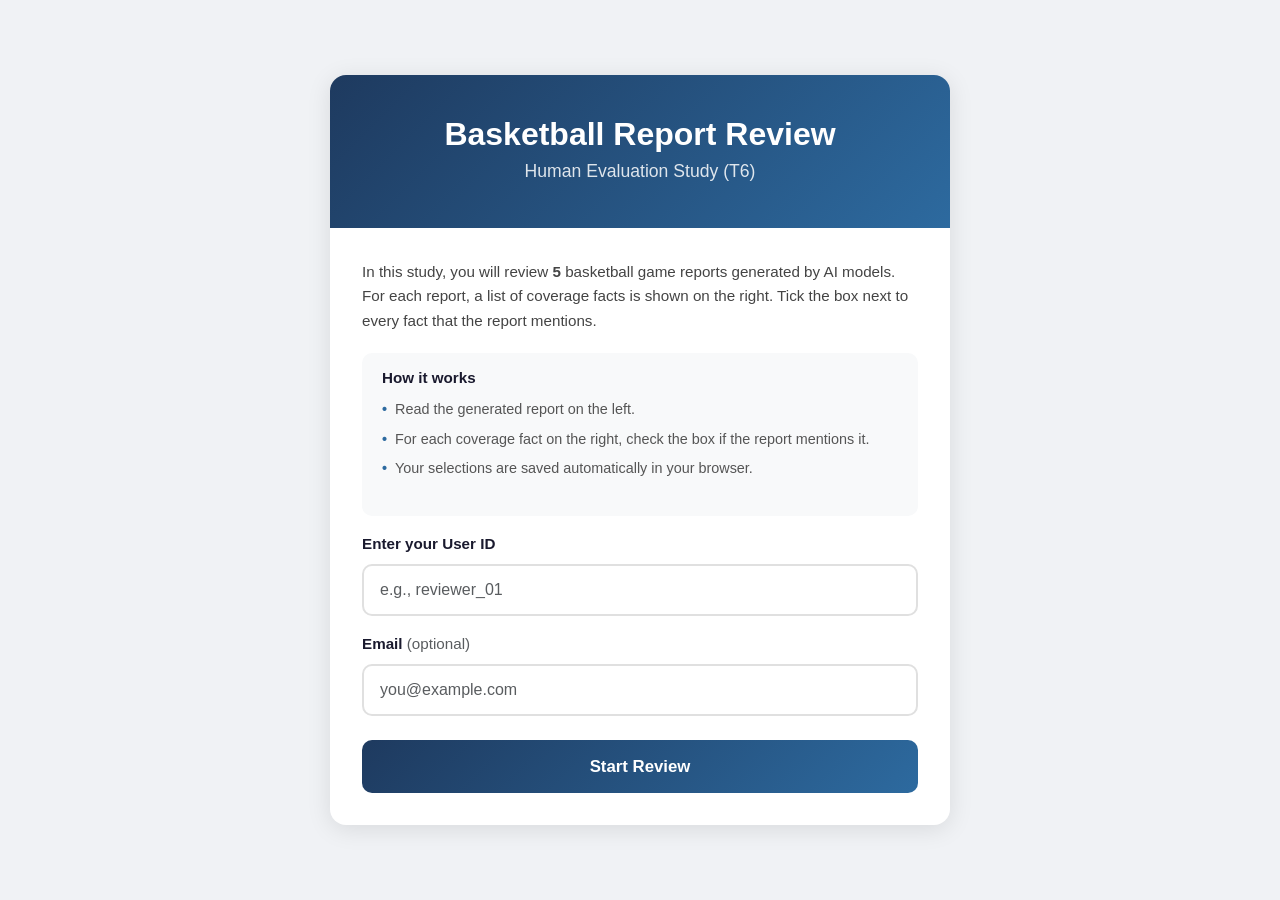
==== review.html @ d00accf6 "Initial T6 basketball review site" ====
<!DOCTYPE html>
<html lang="en">
<head>
    <meta charset="UTF-8">
    <meta name="viewport" content="width=device-width, initial-scale=1.0">
    <title>Basketball Report Review - T6</title>
    <link href="https://cdn.jsdelivr.net/npm/bootstrap@5.3.0/dist/css/bootstrap.min.css" rel="stylesheet">
    <link href="https://cdn.jsdelivr.net/npm/bootstrap-icons@1.10.0/font/bootstrap-icons.css" rel="stylesheet">
    <link rel="stylesheet" href="css/style.css">
</head>
<body>
    <nav class="navbar">
        <div class="nav-left">
            <span class="nav-title">Basketball Report Review</span>
            <span class="nav-user">User: <strong id="navUserId">…</strong></span>
        </div>
        <div class="nav-right">
            <span class="progress-text" id="progressText">0 / 0</span>
            <div class="progress-bar-container">
                <div class="progress-bar-fill" id="progressBar" style="width: 0%"></div>
            </div>
        </div>
    </nav>

    <div class="review-container">
        <div class="category-header">
            <span class="category-label">Item</span>
            <span class="category-name" id="itemNumber">…</span>
            <span class="category-progress" id="itemMeta"></span>
        </div>

        <div class="panels">
            <div class="panel panel-left">
                <div class="panel-title">Generated Report</div>
                <div class="panel-body" id="modelText"></div>
            </div>
            <div class="panel panel-right">
                <div class="panel-title">
                    Coverage Facts
                    <span class="panel-subtitle">tick each fact mentioned in the report</span>
                </div>
                <ul class="coverage-list" id="coverageList"></ul>
            </div>
        </div>

        <div class="error-message" id="errorMessage" style="display: none;"></div>
        <div class="saved-message" id="savedMessage" style="display: none;">
            <i class="bi bi-check-circle-fill"></i> Saved
        </div>

        <div class="nav-buttons">
            <button class="btn btn-outline-secondary" id="prevBtn" type="button" disabled>
                <i class="bi bi-chevron-left"></i> Previous
            </button>
            <button class="btn btn-primary" id="submitBtn" type="button">
                Submit &amp; Next
            </button>
            <button class="btn btn-outline-primary" id="nextBtn" type="button" style="display: none;">
                Next <i class="bi bi-chevron-right"></i>
            </button>
            <button class="btn btn-success" id="finishBtn" type="button" style="display: none;">
                Finish Study <i class="bi bi-check-circle"></i>
            </button>
        </div>
    </div>

    <!-- Submission overlay -->
    <div class="modal-overlay" id="submitOverlay" style="display: none;">
        <div class="modal-card">
            <div id="submitStatus">
                <div class="spinner-border text-primary mb-3" role="status"></div>
                <p>Submitting your responses…</p>
            </div>
            <div id="submitSuccess" style="display: none;">
                <h2>Thank You!</h2>
                <p>Your responses have been submitted.</p>
                <p class="text-muted">You can close this tab.</p>
            </div>
            <div id="submitError" style="display: none;">
                <h2>Submission Issue</h2>
                <p id="submitErrorText" class="text-muted"></p>
                <p>Use the button below to download your responses and email them to the study organizer.</p>
                <button class="btn btn-primary" id="downloadFallbackBtn" type="button">
                    <i class="bi bi-download"></i> Download Responses (JSON)
                </button>
                <button class="btn btn-outline-secondary mt-2" id="retrySubmitBtn" type="button">Retry Submit</button>
            </div>
        </div>
    </div>

    <script src="data/samples_basketball.js"></script>
    <script src="js/review.js"></script>
</body>
</html>
---- css/style.css ----
/* === Base === */
* { margin: 0; padding: 0; box-sizing: border-box; }

body {
    font-family: -apple-system, BlinkMacSystemFont, 'Segoe UI', Roboto, sans-serif;
    background: #f0f2f5;
    color: #1a1a2e;
    min-height: 100vh;
}

/* === Landing Page === */
.landing-container {
    display: flex;
    justify-content: center;
    align-items: center;
    min-height: 100vh;
    padding: 20px;
}
.landing-card {
    background: #fff;
    border-radius: 16px;
    box-shadow: 0 4px 24px rgba(0, 0, 0, 0.1);
    max-width: 620px;
    width: 100%;
    overflow: hidden;
}
.landing-header {
    background: linear-gradient(135deg, #1e3a5f, #2d6a9f);
    color: #fff;
    padding: 40px 32px 28px;
    text-align: center;
}
.landing-header h1 {
    font-size: 2rem;
    font-weight: 700;
    margin-bottom: 4px;
}
.landing-header .subtitle {
    font-size: 1.1rem;
    opacity: 0.85;
}
.landing-body { padding: 32px; }
.landing-body .description {
    font-size: 0.95rem;
    line-height: 1.6;
    color: #444;
    margin-bottom: 20px;
}
.instructions {
    background: #f8f9fa;
    border-radius: 10px;
    padding: 16px 20px;
    margin-bottom: 16px;
}
.instructions h5 {
    font-size: 0.95rem;
    font-weight: 600;
    margin-bottom: 8px;
}
.instructions ul { list-style: none; padding: 0; }
.instructions li {
    padding: 4px 0;
    font-size: 0.9rem;
    color: #555;
    line-height: 1.5;
}
.instructions li::before {
    content: "•";
    color: #2d6a9f;
    font-weight: bold;
    margin-right: 8px;
}
.start-form .form-label { font-weight: 600; font-size: 0.95rem; }
.start-form .form-control {
    border-radius: 10px;
    padding: 12px 16px;
    font-size: 1rem;
    border: 2px solid #e0e0e0;
    transition: border-color 0.2s;
}
.start-form .form-control:focus {
    border-color: #2d6a9f;
    box-shadow: 0 0 0 3px rgba(45, 106, 159, 0.15);
}
.start-form .btn-primary {
    background: linear-gradient(135deg, #1e3a5f, #2d6a9f);
    border: none;
    border-radius: 10px;
    padding: 14px;
    font-size: 1.05rem;
    font-weight: 600;
    transition: transform 0.15s, box-shadow 0.15s;
    margin-top: 8px;
}
.start-form .btn-primary:hover {
    transform: translateY(-1px);
    box-shadow: 0 4px 12px rgba(30, 58, 95, 0.3);
}

/* === Navbar === */
.navbar {
    display: flex;
    justify-content: space-between;
    align-items: center;
    background: #fff;
    padding: 12px 24px;
    box-shadow: 0 2px 8px rgba(0, 0, 0, 0.06);
    position: sticky;
    top: 0;
    z-index: 100;
}
.nav-left { display: flex; align-items: center; gap: 20px; }
.nav-title { font-size: 1.1rem; font-weight: 700; color: #1e3a5f; }
.nav-user { font-size: 0.85rem; color: #666; }
.nav-right { display: flex; align-items: center; gap: 12px; }
.progress-text { font-size: 0.85rem; font-weight: 600; color: #444; white-space: nowrap; }
.progress-bar-container {
    width: 200px;
    height: 8px;
    background: #e9ecef;
    border-radius: 4px;
    overflow: hidden;
}
.progress-bar-fill {
    height: 100%;
    background: linear-gradient(90deg, #2d6a9f, #4CAF50);
    border-radius: 4px;
    transition: width 0.3s ease;
}

/* === Review Container === */
.review-container {
    max-width: 1400px;
    margin: 24px auto;
    padding: 0 20px 40px;
}

.category-header {
    background: linear-gradient(135deg, #1e3a5f, #2d6a9f);
    color: #fff;
    padding: 14px 24px;
    border-radius: 12px;
    margin-bottom: 20px;
    display: flex;
    align-items: center;
    gap: 8px;
    flex-wrap: wrap;
}
.category-label { font-size: 0.85rem; opacity: 0.8; }
.category-name { font-weight: 700; font-size: 1.05rem; }
.category-progress {
    margin-left: auto;
    font-size: 0.85rem;
    opacity: 0.85;
}

/* === Two-panel layout === */
.panels {
    display: grid;
    grid-template-columns: 1fr 1fr;
    gap: 20px;
    margin-bottom: 20px;
}
.panel {
    background: #fff;
    border-radius: 12px;
    box-shadow: 0 2px 12px rgba(0, 0, 0, 0.06);
    display: flex;
    flex-direction: column;
    overflow: hidden;
}
.panel-title {
    background: #f8f9fa;
    padding: 12px 20px;
    font-weight: 700;
    font-size: 0.95rem;
    color: #1e3a5f;
    border-bottom: 1px solid #e9ecef;
    text-transform: uppercase;
    letter-spacing: 0.5px;
}
.panel-body {
    padding: 20px 24px;
    line-height: 1.7;
    font-size: 0.95rem;
    color: #1a1a2e;
    white-space: pre-wrap;
    overflow-y: auto;
    max-height: 560px;
    flex: 1;
}
.panel-subtitle {
    display: block;
    font-weight: 400;
    font-size: 0.72rem;
    color: #888;
    text-transform: none;
    letter-spacing: normal;
    margin-top: 4px;
}
.coverage-list {
    list-style: none;
    padding: 12px 16px;
    margin: 0;
    overflow-y: auto;
    max-height: 560px;
    flex: 1;
}
.coverage-list li {
    display: flex;
    align-items: flex-start;
    gap: 12px;
    padding: 10px 12px;
    border-radius: 8px;
    border-bottom: 1px solid #f1f3f5;
    transition: background 0.12s;
}
.coverage-list li:last-child { border-bottom: none; }
.coverage-list li:hover { background: #f8fafc; }
.coverage-list li input[type=checkbox] {
    margin-top: 3px;
    width: 18px;
    height: 18px;
    accent-color: #2d6a9f;
    cursor: pointer;
    flex-shrink: 0;
}
.coverage-list li label {
    flex: 1;
    font-size: 0.92rem;
    line-height: 1.5;
    color: #333;
    cursor: pointer;
    user-select: none;
}
.coverage-list li:has(input[type=checkbox]:checked) {
    background: #e8f0fe;
}
.coverage-list li:has(input[type=checkbox]:checked) label {
    color: #1e3a5f;
}

/* === Status messages === */
.error-message {
    margin-bottom: 16px;
    padding: 10px 14px;
    border-radius: 8px;
    background: #ffebee;
    color: #c62828;
    border: 1px solid #ffcdd2;
    font-size: 0.9rem;
}
.saved-message {
    margin-bottom: 16px;
    padding: 10px 14px;
    border-radius: 8px;
    background: #e8f5e9;
    color: #2e7d32;
    border: 1px solid #c8e6c9;
    font-size: 0.9rem;
    display: flex;
    align-items: center;
    gap: 8px;
}

/* === Navigation Buttons === */
.nav-buttons {
    display: flex;
    justify-content: space-between;
    align-items: center;
    gap: 12px;
}
.nav-buttons .btn {
    border-radius: 10px;
    padding: 12px 24px;
    font-weight: 600;
    font-size: 0.95rem;
    transition: all 0.2s;
}
.nav-buttons .btn-primary {
    background: #2d6a9f;
    border-color: #2d6a9f;
}
.nav-buttons .btn-primary:hover {
    background: #1e3a5f;
    border-color: #1e3a5f;
}
.nav-buttons .btn-success {
    background: #4CAF50;
    border-color: #4CAF50;
}
.nav-buttons .btn-outline-secondary,
.nav-buttons .btn-outline-primary { border-width: 2px; }

/* === Completion Modal === */
.modal-overlay {
    position: fixed;
    inset: 0;
    background: rgba(0, 0, 0, 0.6);
    display: flex;
    justify-content: center;
    align-items: center;
    z-index: 1000;
}
.modal-card {
    background: #fff;
    border-radius: 16px;
    padding: 40px;
    max-width: 480px;
    width: 90%;
    text-align: center;
    box-shadow: 0 8px 32px rgba(0, 0, 0, 0.2);
}
.modal-card h2 {
    font-size: 1.8rem;
    margin-bottom: 16px;
    color: #1e3a5f;
}

/* === Responsive === */
@media (max-width: 1024px) {
    .panels { grid-template-columns: 1fr; }
    .panel-body, .coverage-list { max-height: 400px; }
}
@media (max-width: 768px) {
    .navbar { flex-direction: column; gap: 10px; padding: 12px 16px; }
    .progress-bar-container { width: 140px; }
    .review-container { padding: 0 12px 32px; }
    .category-header { flex-direction: column; text-align: center; gap: 4px; }
    .category-progress { margin-left: 0; }
    .scores-grid { grid-template-columns: 1fr; }
}
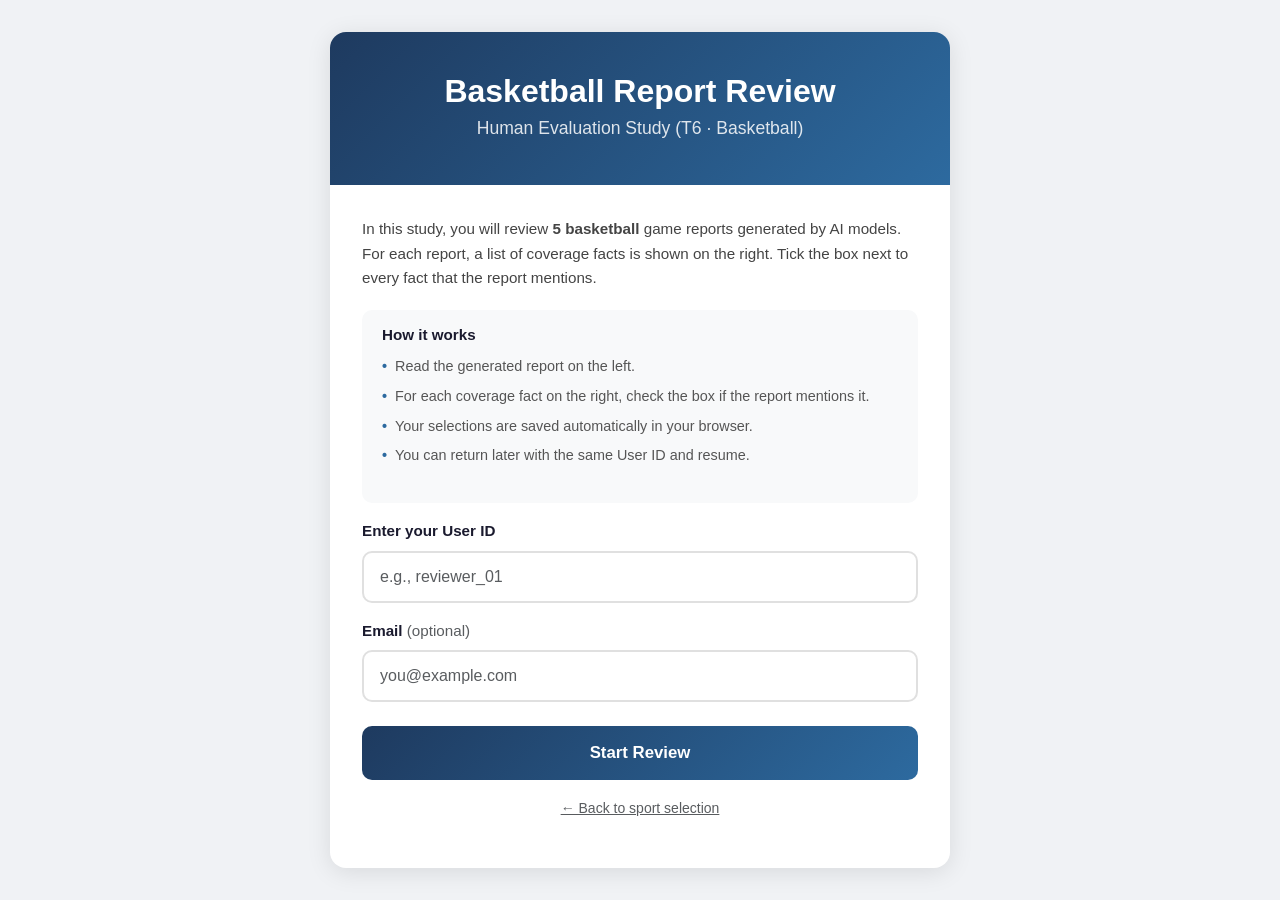
==== commit 54e175a7: "Add hockey + soccer; sport selector landing page" ====
--- a/review.html
+++ b/review.html
@@ -3,7 +3,7 @@
 <head>
     <meta charset="UTF-8">
     <meta name="viewport" content="width=device-width, initial-scale=1.0">
-    <title>Basketball Report Review - T6</title>
+    <title>Sports Report Review - T6</title>
     <link href="https://cdn.jsdelivr.net/npm/bootstrap@5.3.0/dist/css/bootstrap.min.css" rel="stylesheet">
     <link href="https://cdn.jsdelivr.net/npm/bootstrap-icons@1.10.0/font/bootstrap-icons.css" rel="stylesheet">
     <link rel="stylesheet" href="css/style.css">
@@ -11,7 +11,7 @@
 <body>
     <nav class="navbar">
         <div class="nav-left">
-            <span class="nav-title">Basketball Report Review</span>
+            <span class="nav-title" id="navTitle">Report Review</span>
             <span class="nav-user">User: <strong id="navUserId">…</strong></span>
         </div>
         <div class="nav-right">
@@ -88,7 +88,32 @@
         </div>
     </div>
 
-    <script src="data/samples_basketball.js"></script>
-    <script src="js/review.js"></script>
+    <script>
+        // Determine sport from ?sport= param, then load data file followed by review.js.
+        (function () {
+            const params = new URLSearchParams(window.location.search);
+            const sport = params.get("sport") || "basketball";
+            const SPORTS = {basketball: "Basketball", hockey: "Hockey", soccer: "Soccer"};
+            if (!SPORTS[sport]) { window.location.href = "index.html"; return; }
+            window.T6_SPORT = sport;
+            window.T6_SPORT_LABEL = SPORTS[sport];
+            document.getElementById("navTitle").textContent = `${SPORTS[sport]} Report Review`;
+            document.title = `${SPORTS[sport]} Report Review - T6`;
+
+            const s1 = document.createElement("script");
+            s1.src = `data/samples_${sport}.js`;
+            s1.onload = () => {
+                const s2 = document.createElement("script");
+                s2.src = "js/review.js";
+                document.body.appendChild(s2);
+            };
+            s1.onerror = () => {
+                document.body.innerHTML = `<div style="padding:40px;text-align:center;">
+                    <h2>Failed to load data for ${SPORTS[sport]}</h2>
+                    <p><a href="index.html">Return to sport selection</a></p></div>`;
+            };
+            document.body.appendChild(s1);
+        })();
+    </script>
 </body>
 </html>
--- a/css/style.css
+++ b/css/style.css
@@ -96,6 +96,45 @@
     transform: translateY(-1px);
     box-shadow: 0 4px 12px rgba(30, 58, 95, 0.3);
 }
+
+/* === Sport selector === */
+.sport-buttons {
+    display: flex;
+    flex-direction: column;
+    gap: 12px;
+    margin-top: 8px;
+}
+.btn-sport {
+    display: block;
+    padding: 18px 20px;
+    border-radius: 12px;
+    font-size: 1.1rem;
+    font-weight: 700;
+    color: #fff;
+    text-decoration: none;
+    text-align: center;
+    transition: transform 0.15s, box-shadow 0.15s, filter 0.15s;
+}
+.btn-sport:hover {
+    color: #fff;
+    transform: translateY(-1px);
+    filter: brightness(1.05);
+    box-shadow: 0 6px 18px rgba(0, 0, 0, 0.18);
+}
+.btn-basketball { background: linear-gradient(135deg, #c2410c, #ea580c); }
+.btn-hockey     { background: linear-gradient(135deg, #1e3a5f, #2d6a9f); }
+.btn-soccer     { background: linear-gradient(135deg, #15803d, #22c55e); }
+
+/* === Resume banner === */
+.resume-banner {
+    background: #fff7ed;
+    border: 1px solid #fdba74;
+    border-radius: 10px;
+    padding: 12px 16px;
+    margin-bottom: 20px;
+}
+.resume-banner p { margin: 0 0 8px; font-size: 0.92rem; color: #9a3412; }
+.resume-actions { display: flex; gap: 8px; }
 
 /* === Navbar === */
 .navbar {
